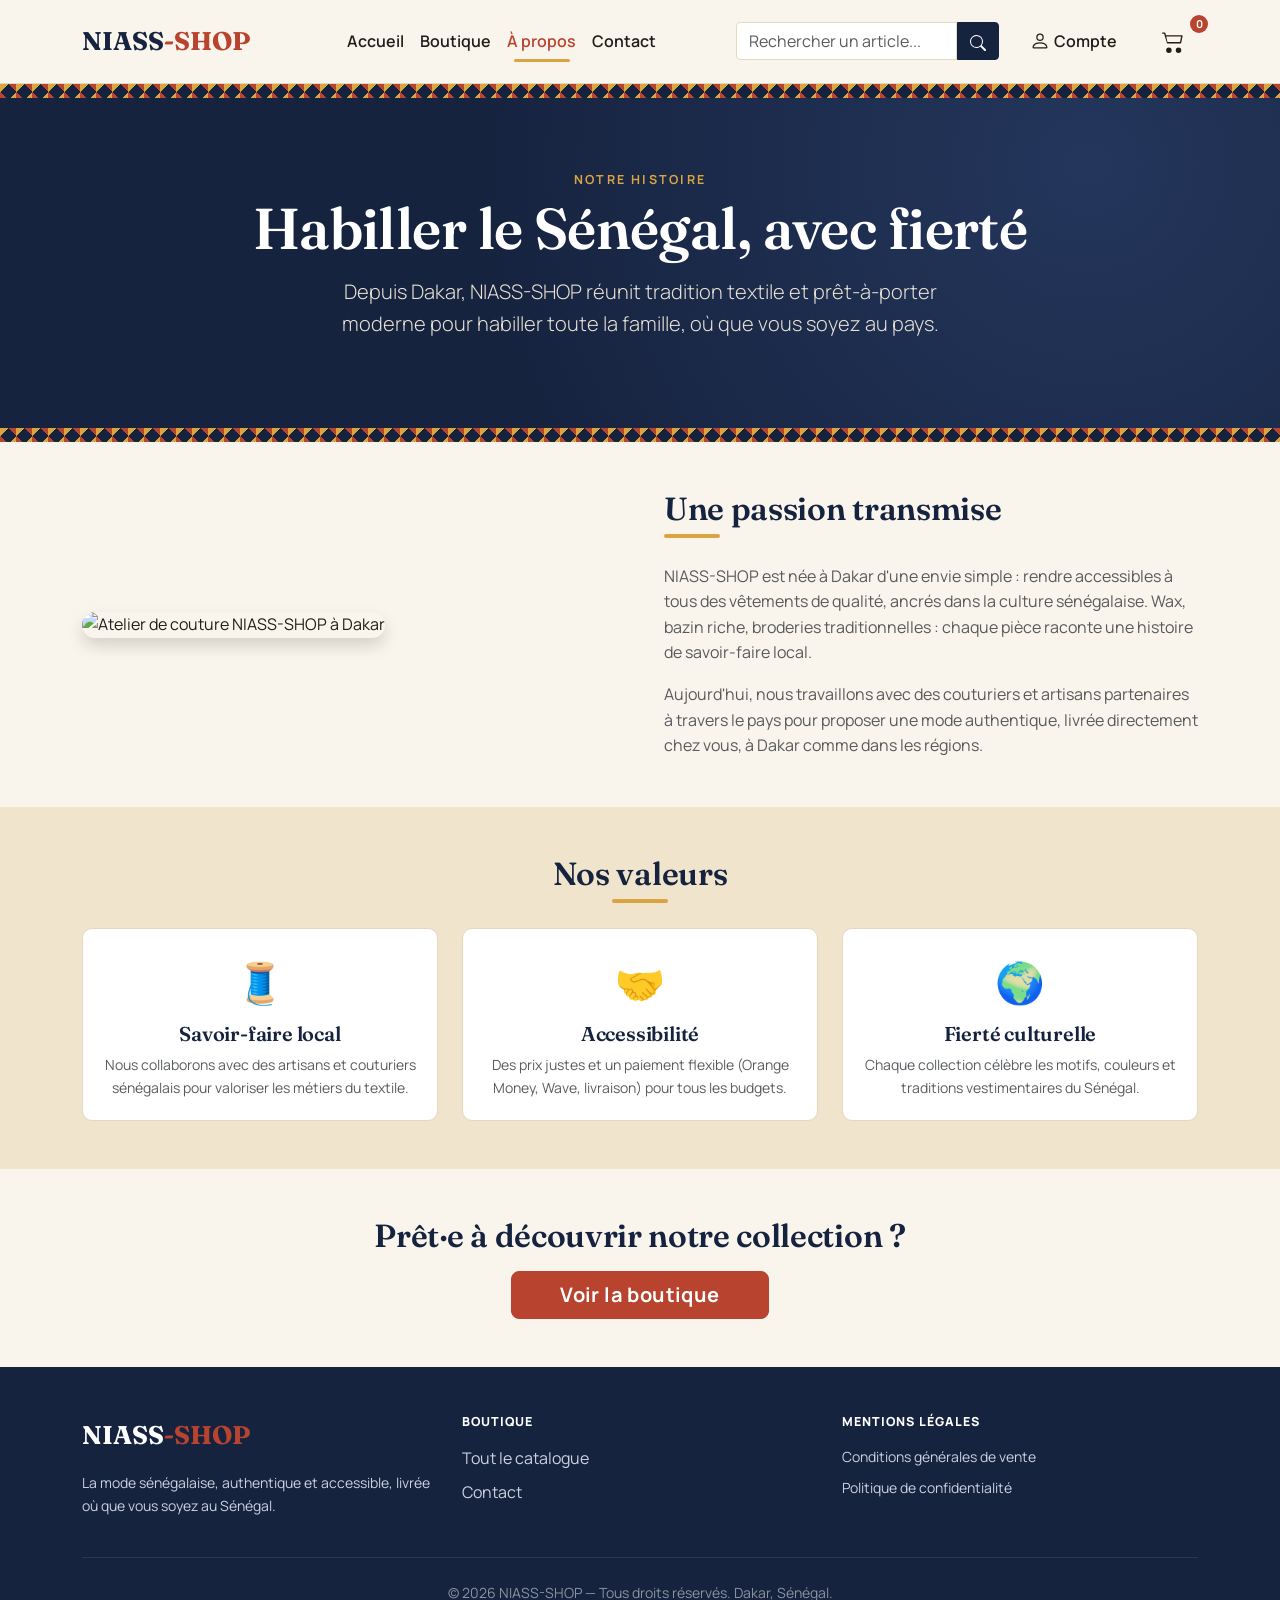
==== pages/a-propos.html @ 8db61b83 "Premier commit" ====
<!DOCTYPE html>
<html lang="fr">
<head>
  <meta charset="UTF-8">
  <meta name="viewport" content="width=device-width, initial-scale=1.0">
  <title>À propos — NIASS-SHOP</title>

  <link href="https://cdn.jsdelivr.net/npm/bootstrap@5.3.3/dist/css/bootstrap.min.css" rel="stylesheet">
  <link href="../css/style.css" rel="stylesheet">
</head>
<body>

  <!-- ============ HEADER ============ -->
  <header>
    <nav class="navbar navbar-expand-lg navbar-niass py-3 sticky-top">
      <div class="container">
        <a class="navbar-brand brand-mark" href="../index.html">NIASS<span>-SHOP</span></a>
        <button class="navbar-toggler" type="button" data-bs-toggle="collapse" data-bs-target="#navMain" aria-controls="navMain" aria-expanded="false" aria-label="Ouvrir le menu">
          <span class="navbar-toggler-icon"></span>
        </button>
        <div class="collapse navbar-collapse" id="navMain">
          <ul class="navbar-nav mx-auto mb-3 mb-lg-0">
            <li class="nav-item"><a class="nav-link" href="../index.html">Accueil</a></li>
            <li class="nav-item"><a class="nav-link" href="produits.html">Boutique</a></li>
            <li class="nav-item"><a class="nav-link active" href="a-propos.html">À propos</a></li>
            <li class="nav-item"><a class="nav-link" href="contact.html">Contact</a></li>
          </ul>
          <form class="d-flex search-form mb-3 mb-lg-0 me-lg-3" role="search" onsubmit="event.preventDefault(); window.location.href='produits.html';">
            <label for="searchInput" class="visually-hidden">Rechercher un article</label>
            <input id="searchInput" type="search" class="form-control" placeholder="Rechercher un article...">
            <button class="btn" type="submit" aria-label="Lancer la recherche">
              <svg width="16" height="16" viewBox="0 0 16 16" fill="currentColor"><path d="M11.742 10.344a6.5 6.5 0 1 0-1.397 1.398h-.001c.03.04.062.078.098.115l3.85 3.85a1 1 0 0 0 1.415-1.414l-3.85-3.85a1 1 0 0 0-.115-.1zM12 6.5a5.5 5.5 0 1 1-11 0 5.5 5.5 0 0 1 11 0"/></svg>
            </button>
          </form>
          <div class="d-flex align-items-center gap-3">
            <a href="contact.html#connexion" class="nav-link d-flex align-items-center gap-1" aria-label="Connexion / Inscription">
              <svg width="20" height="20" viewBox="0 0 16 16" fill="currentColor"><path d="M8 8a3 3 0 1 0 0-6 3 3 0 0 0 0 6m2-3a2 2 0 1 1-4 0 2 2 0 0 1 4 0m4 8c0 1-1 1-1 1H3s-1 0-1-1 1-4 6-4 6 3 6 4m-1-.004c-.001-.246-.154-.986-.832-1.664C11.516 10.68 10.289 10 8 10s-3.516.68-4.168 1.332c-.678.678-.83 1.418-.832 1.664z"/></svg>
              <span class="d-none d-xl-inline">Compte</span>
            </a>
            <a href="panier.html" class="nav-link cart-icon-wrap" aria-label="Voir le panier">
              <svg width="22" height="22" viewBox="0 0 16 16" fill="currentColor"><path d="M0 1.5A.5.5 0 0 1 .5 1H2a.5.5 0 0 1 .485.379L2.89 3H14.5a.5.5 0 0 1 .49.598l-1 5A.5.5 0 0 1 13.5 9H4a.5.5 0 0 1-.491-.408L2.01 3.607 1.61 2H.5a.5.5 0 0 1-.5-.5M3.102 4l.84 4H13.1l.8-4zM5 12a2 2 0 1 0 0 4 2 2 0 0 0 0-4m9 2a2 2 0 1 1-4 0 2 2 0 0 1 4 0"/></svg>
              <span class="cart-badge">0</span>
            </a>
          </div>
        </div>
      </div>
    </nav>
    <div class="wax-strip"></div>
  </header>

  <!-- ============ INTRO ============ -->
  <section class="hero-niass py-5">
    <div class="container py-4 text-center">
      <p class="eyebrow mb-2">Notre histoire</p>
      <h1 class="mb-3">Habiller le Sénégal, avec fierté</h1>
      <p class="lead mx-auto" style="max-width:640px;">Depuis Dakar, NIASS-SHOP réunit tradition textile et prêt-à-porter moderne pour habiller toute la famille, où que vous soyez au pays.</p>
    </div>
  </section>
  <div class="wax-strip"></div>

  <!-- ============ NOTRE HISTOIRE ============ -->
  <section class="py-5">
    <div class="container">
      <div class="row align-items-center g-5">
        <div class="col-lg-6 reveal">
          <img src="https://placehold.co/700x500/F0E4CC/16233F?text=Atelier+NIASS-SHOP" alt="Atelier de couture NIASS-SHOP à Dakar" class="img-fluid rounded-4 shadow">
        </div>
        <div class="col-lg-6 reveal">
          <h2 class="section-title">Une passion transmise</h2>
          <p class="text-muted">NIASS-SHOP est née à Dakar d'une envie simple : rendre accessibles à tous des vêtements de qualité, ancrés dans la culture sénégalaise. Wax, bazin riche, broderies traditionnelles : chaque pièce raconte une histoire de savoir-faire local.</p>
          <p class="text-muted mb-0">Aujourd'hui, nous travaillons avec des couturiers et artisans partenaires à travers le pays pour proposer une mode authentique, livrée directement chez vous, à Dakar comme dans les régions.</p>
        </div>
      </div>
    </div>
  </section>

  <!-- ============ VALEURS ============ -->
  <section class="py-5 bg-cream-deep">
    <div class="container">
      <h2 class="section-title mx-auto-line text-center d-block">Nos valeurs</h2>
      <div class="row g-4 text-center">
        <div class="col-md-4 reveal">
          <div class="filter-panel h-100">
            <div class="fs-1 mb-2">🧵</div>
            <h3 class="fs-5">Savoir-faire local</h3>
            <p class="text-muted small mb-0">Nous collaborons avec des artisans et couturiers sénégalais pour valoriser les métiers du textile.</p>
          </div>
        </div>
        <div class="col-md-4 reveal">
          <div class="filter-panel h-100">
            <div class="fs-1 mb-2">🤝</div>
            <h3 class="fs-5">Accessibilité</h3>
            <p class="text-muted small mb-0">Des prix justes et un paiement flexible (Orange Money, Wave, livraison) pour tous les budgets.</p>
          </div>
        </div>
        <div class="col-md-4 reveal">
          <div class="filter-panel h-100">
            <div class="fs-1 mb-2">🌍</div>
            <h3 class="fs-5">Fierté culturelle</h3>
            <p class="text-muted small mb-0">Chaque collection célèbre les motifs, couleurs et traditions vestimentaires du Sénégal.</p>
          </div>
        </div>
      </div>
    </div>
  </section>

  <!-- ============ CTA ============ -->
  <section class="py-5 text-center">
    <div class="container">
      <h2 class="mb-3">Prêt·e à découvrir notre collection ?</h2>
      <a href="produits.html" class="btn btn-niass-primary btn-lg px-5">Voir la boutique</a>
    </div>
  </section>

  <!-- ============ FOOTER ============ -->
  <footer class="footer-niass pt-5 pb-4">
    <div class="container">
      <div class="row g-4">
        <div class="col-lg-4">
          <div class="brand-mark mb-3" style="color:#fff;">NIASS<span>-SHOP</span></div>
          <p class="small">La mode sénégalaise, authentique et accessible, livrée où que vous soyez au Sénégal.</p>
        </div>
        <div class="col-6 col-lg-4">
          <h6>Boutique</h6>
          <ul class="list-unstyled">
            <li class="mb-2"><a href="produits.html">Tout le catalogue</a></li>
            <li class="mb-2"><a href="contact.html">Contact</a></li>
          </ul>
        </div>
        <div class="col-6 col-lg-4">
          <h6>Mentions légales</h6>
          <ul class="list-unstyled small">
            <li class="mb-2"><a href="#">Conditions générales de vente</a></li>
            <li class="mb-2"><a href="#">Politique de confidentialité</a></li>
          </ul>
        </div>
      </div>
      <hr class="border-secondary my-4">
      <p class="small text-center mb-0 text-white-50">© 2026 NIASS-SHOP — Tous droits réservés. Dakar, Sénégal.</p>
    </div>
  </footer>

  <script src="https://cdn.jsdelivr.net/npm/bootstrap@5.3.3/dist/js/bootstrap.bundle.min.js"></script>
  <script src="../js/script.js"></script>
</body>
</html>
---- css/style.css ----
/* ==========================================================================
   NIASS-SHOP — Feuille de style personnalisée
   Charte graphique inspirée des tissus wax sénégalais :
   indigo nuit, or impérial, rouge épice, fond crème.
   ========================================================================== */

@import url('https://fonts.googleapis.com/css2?family=Fraunces:ital,wght@0,300..900;1,300..900&family=Manrope:wght@400..800&display=swap');

:root{
  /* --- Couleurs de marque --- */
  --niass-navy:        #16233F;   /* indigo nuit — fond héro, texte fort   */
  --niass-navy-light:  #24365C;
  --niass-gold:        #D9A441;   /* or impérial — accents, prix           */
  --niass-gold-dark:   #B8842A;
  --niass-coral:       #B8432E;   /* rouge épice — CTA, promos             */
  --niass-coral-dark:  #96331F;
  --niass-cream:        #FAF5EC;  /* fond principal                        */
  --niass-cream-deep:   #F0E4CC;  /* fond alterné des sections             */
  --niass-ink:          #221D17;  /* texte                                 */
  --niass-ink-soft:     #5B5346;  /* texte secondaire                      */
  --niass-line:         #E4D8BE;  /* bordures discrètes                    */

  /* --- Typographie --- */
  --font-display: 'Fraunces', 'Georgia', serif;
  --font-body: 'Manrope', 'Segoe UI', sans-serif;

  /* --- Rayons / ombres --- */
  --radius-sm: 4px;
  --radius-md: 10px;
  --shadow-soft: 0 10px 30px rgba(22,35,63,0.09);
  --shadow-card: 0 6px 18px rgba(22,35,63,0.08);
}

/* ==========================================================================
   Base
   ========================================================================== */
html{ scroll-behavior:smooth; }

body{
  font-family: var(--font-body);
  color: var(--niass-ink);
  background-color: var(--niass-cream);
  font-size: 1rem;
  line-height: 1.6;
}

h1,h2,h3,h4,.font-display{
  font-family: var(--font-display);
  font-weight: 600;
  color: var(--niass-navy);
  letter-spacing: -0.01em;
}

a{ color: var(--niass-navy); text-decoration: none; }
a:hover{ color: var(--niass-coral); }

.text-gold{ color: var(--niass-gold-dark) !important; }
.text-coral{ color: var(--niass-coral) !important; }
.bg-cream-deep{ background-color: var(--niass-cream-deep) !important; }
.bg-navy{ background-color: var(--niass-navy) !important; }

/* Focus clavier visible partout (accessibilité) */
a:focus-visible,
button:focus-visible,
input:focus-visible,
select:focus-visible,
textarea:focus-visible{
  outline: 3px solid var(--niass-gold);
  outline-offset: 2px;
}

/* ==========================================================================
   Motif signature — "ruban wax"
   Bande décorative géométrique inspirée des lisières de tissus imprimés,
   utilisée comme séparateur de sections et comme accent de cartes.
   ========================================================================== */
.wax-strip{
  height: 14px;
  width: 100%;
  background:
    linear-gradient(135deg, var(--niass-gold) 25%, transparent 25%) 0 0/16px 16px,
    linear-gradient(225deg, var(--niass-coral) 25%, transparent 25%) 0 0/16px 16px,
    linear-gradient(315deg, var(--niass-gold) 25%, transparent 25%) 0 0/16px 16px,
    linear-gradient(45deg,  var(--niass-coral) 25%, var(--niass-navy) 25%) 0 0/16px 16px;
  background-color: var(--niass-navy);
}

/* ==========================================================================
   Navbar
   ========================================================================== */
.navbar-niass{
  background-color: var(--niass-cream);
  border-bottom: 1px solid var(--niass-line);
}

.brand-mark{
  font-family: var(--font-display);
  font-weight: 700;
  font-size: 1.6rem;
  color: var(--niass-navy);
}
.brand-mark span{ color: var(--niass-coral); }

.navbar-niass .nav-link{
  font-weight: 600;
  color: var(--niass-ink);
  padding: .5rem .9rem;
  position: relative;
}
.navbar-niass .nav-link.active,
.navbar-niass .nav-link:hover{ color: var(--niass-coral); }

.navbar-niass .nav-link.active::after{
  content:"";
  position:absolute;
  left: .9rem; right:.9rem; bottom: 0;
  height: 3px;
  background: var(--niass-gold);
  border-radius: 2px;
}

.search-form input{
  border: 1px solid var(--niass-line);
  background: #fff;
  border-radius: var(--radius-sm) 0 0 var(--radius-sm);
}
.search-form button{
  background: var(--niass-navy);
  border: 1px solid var(--niass-navy);
  color: #fff;
  border-radius: 0 var(--radius-sm) var(--radius-sm) 0;
}
.search-form button:hover{ background: var(--niass-coral); border-color: var(--niass-coral); }

.cart-icon-wrap{ position:relative; }
.cart-badge{
  position:absolute;
  top:-6px; right:-10px;
  background: var(--niass-coral);
  color:#fff;
  font-size: .68rem;
  font-weight:700;
  min-width: 18px;
  height: 18px;
  border-radius: 50%;
  display:flex;
  align-items:center;
  justify-content:center;
  padding: 0 4px;
}

/* ==========================================================================
   Boutons
   ========================================================================== */
.btn-niass-primary{
  background-color: var(--niass-coral);
  border-color: var(--niass-coral);
  color:#fff;
  font-weight:700;
  letter-spacing:.02em;
}
.btn-niass-primary:hover,
.btn-niass-primary:focus{
  background-color: var(--niass-coral-dark);
  border-color: var(--niass-coral-dark);
  color:#fff;
}

.btn-niass-outline{
  border: 2px solid var(--niass-navy);
  color: var(--niass-navy);
  font-weight:700;
  background: transparent;
}
.btn-niass-outline:hover{
  background: var(--niass-navy);
  color:#fff;
}

.btn-niass-gold{
  background-color: var(--niass-gold);
  border-color: var(--niass-gold);
  color: var(--niass-navy);
  font-weight:700;
}
.btn-niass-gold:hover{
  background-color: var(--niass-gold-dark);
  border-color: var(--niass-gold-dark);
  color: var(--niass-navy);
}

/* ==========================================================================
   Hero
   ========================================================================== */
.hero-niass{
  background: radial-gradient(circle at 85% 20%, var(--niass-navy-light) 0%, var(--niass-navy) 55%);
  color:#fff;
  overflow:hidden;
  position:relative;
}
.hero-niass h1{
  color:#fff;
  font-size: clamp(2.2rem, 5vw, 3.6rem);
  line-height:1.08;
}
.hero-niass .eyebrow{
  text-transform: uppercase;
  letter-spacing:.18em;
  font-size:.78rem;
  font-weight:700;
  color: var(--niass-gold);
}
.hero-niass .lead{ color: #E7E1D4; }

/* Carousel */
.carousel-niass .carousel-caption{
  background: rgba(22,35,63,0.55);
  border-radius: var(--radius-md);
  bottom: 2rem;
  padding: 1.2rem 1.6rem;
}
.carousel-niass .carousel-item img{
  height: 60vh;
  min-height: 340px;
  object-fit: cover;
  filter: brightness(0.85);
}
.carousel-niass .carousel-indicators [data-bs-target]{
  background-color: var(--niass-gold);
}

/* ==========================================================================
   Cartes catégories
   ========================================================================== */
.category-card{
  position:relative;
  border-radius: var(--radius-md);
  overflow:hidden;
  display:block;
  box-shadow: var(--shadow-card);
  transition: transform .25s ease, box-shadow .25s ease;
}
.category-card:hover{ transform: translateY(-4px); box-shadow: var(--shadow-soft); }
.category-card img{
  width:100%; height: 240px; object-fit: cover;
  transition: transform .4s ease;
}
.category-card:hover img{ transform: scale(1.06); }
.category-card .category-label{
  position:absolute; inset:auto 0 0 0;
  background: linear-gradient(0deg, rgba(22,35,63,.88), rgba(22,35,63,0));
  color:#fff;
  padding: 2.2rem 1rem .9rem;
  font-family: var(--font-display);
  font-weight:600;
  font-size:1.15rem;
}

/* ==========================================================================
   Cartes produits
   ========================================================================== */
.product-card{
  border: 1px solid var(--niass-line);
  border-radius: var(--radius-md);
  overflow:hidden;
  background:#fff;
  transition: transform .25s ease, box-shadow .25s ease;
  height:100%;
}
.product-card:hover{
  transform: translateY(-5px);
  box-shadow: var(--shadow-soft);
}
.product-card .product-img-wrap{
  position:relative;
  aspect-ratio: 3/4;
  overflow:hidden;
  background: var(--niass-cream-deep);
}
.product-card .product-img-wrap img{
  width:100%; height:100%; object-fit:cover;
  transition: transform .5s ease;
}
.product-card:hover .product-img-wrap img{ transform: scale(1.08); }

.product-card .badge-sale{
  position:absolute; top:.6rem; left:.6rem;
  background: var(--niass-coral);
  color:#fff; font-weight:700; font-size:.7rem;
  padding:.3rem .55rem; border-radius: var(--radius-sm);
}
.product-card .badge-new{
  position:absolute; top:.6rem; left:.6rem;
  background: var(--niass-gold);
  color: var(--niass-navy); font-weight:700; font-size:.7rem;
  padding:.3rem .55rem; border-radius: var(--radius-sm);
}

.product-card .btn-quick-add{
  position:absolute; right:.6rem; bottom:.6rem;
  width:38px; height:38px; border-radius:50%;
  background: var(--niass-navy); color:#fff;
  display:flex; align-items:center; justify-content:center;
  border:none;
  opacity:0; transform: translateY(6px);
  transition: all .25s ease;
}
.product-card:hover .btn-quick-add{ opacity:1; transform:none; }
.product-card .btn-quick-add:hover{ background: var(--niass-coral); }

.product-card .product-body{ padding: .9rem 1rem 1.1rem; }
.product-card .product-cat{
  font-size:.72rem; text-transform:uppercase; letter-spacing:.08em;
  color: var(--niass-ink-soft); font-weight:700;
}
.product-card .product-name{
  font-family: var(--font-display);
  font-weight:600; font-size:1.02rem; margin:.15rem 0 .35rem;
  color: var(--niass-navy);
}
.product-card .price{
  font-weight:800; color: var(--niass-coral); font-size:1.05rem;
}
.product-card .price-old{
  color: var(--niass-ink-soft);
  text-decoration: line-through;
  font-size:.85rem;
  font-weight:500;
  margin-right:.4rem;
}

/* Étoiles avis (décoratif, statique) */
.stars{ color: var(--niass-gold-dark); font-size:.8rem; letter-spacing:1px; }

/* ==========================================================================
   Filtres sidebar (catalogue)
   ========================================================================== */
.filter-panel{
  background:#fff;
  border:1px solid var(--niass-line);
  border-radius: var(--radius-md);
  padding: 1.3rem;
}
.filter-panel h6{
  text-transform: uppercase; letter-spacing:.06em;
  font-size:.78rem; font-weight:800; color: var(--niass-navy);
  margin-bottom:.8rem;
}
.filter-panel .form-check{ margin-bottom:.45rem; }
.filter-panel .form-check-input:checked{
  background-color: var(--niass-coral);
  border-color: var(--niass-coral);
}

/* ==========================================================================
   Fiche produit
   ========================================================================== */
.pdp-thumb{
  border:2px solid transparent;
  border-radius: var(--radius-sm);
  cursor:pointer;
  overflow:hidden;
}
.pdp-thumb.active, .pdp-thumb:hover{ border-color: var(--niass-gold); }
.pdp-thumb img{ width:100%; height:90px; object-fit:cover; }

.pdp-main-img{
  border-radius: var(--radius-md);
  overflow:hidden;
  background: var(--niass-cream-deep);
  aspect-ratio: 4/5;
  cursor: zoom-in;
}
.pdp-main-img img{
  width:100%; height:100%; object-fit:cover;
  transition: transform .3s ease;
}
.pdp-main-img.zoomed img{ transform: scale(1.7); }

.swatch{
  width:34px; height:34px; border-radius:50%;
  border:2px solid var(--niass-line);
  display:inline-block; cursor:pointer;
}
.swatch.active{ border-color: var(--niass-navy); box-shadow: 0 0 0 2px #fff inset; }

.size-option{
  border:1px solid var(--niass-line);
  border-radius: var(--radius-sm);
  padding: .4rem .85rem;
  cursor:pointer;
  font-weight:700;
  color: var(--niass-ink);
  background:#fff;
}
.size-option.active, .size-option:hover{
  border-color: var(--niass-navy);
  background: var(--niass-navy);
  color:#fff;
}

/* ==========================================================================
   Panier
   ========================================================================== */
.cart-line{
  border-bottom:1px solid var(--niass-line);
  padding: 1.1rem 0;
}
.cart-line img{
  width:84px; height:100px; object-fit:cover; border-radius: var(--radius-sm);
}
.qty-control{
  display:inline-flex; align-items:center;
  border:1px solid var(--niass-line); border-radius: var(--radius-sm);
}
.qty-control button{
  width:30px; height:30px; border:none; background:#fff; font-weight:700;
  color: var(--niass-navy);
}
.qty-control button:hover{ background: var(--niass-cream-deep); }
.qty-control input{
  width:38px; border:none; text-align:center; font-weight:700;
}
.summary-box{
  background:#fff; border:1px solid var(--niass-line);
  border-radius: var(--radius-md); padding:1.4rem;
}

/* ==========================================================================
   Formulaires (contact / newsletter / auth)
   ========================================================================== */
.form-control:focus, .form-select:focus{
  border-color: var(--niass-gold);
  box-shadow: 0 0 0 .2rem rgba(217,164,65,.25);
}
.newsletter-box{
  background: var(--niass-navy);
  color:#fff;
  border-radius: var(--radius-md);
}
.newsletter-box .form-control{ border-radius: var(--radius-sm); }

.is-invalid-msg{ color: var(--niass-coral); font-size:.82rem; }

/* ==========================================================================
   Footer
   ========================================================================== */
.footer-niass{
  background: var(--niass-navy);
  color: #CBD1DE;
}
.footer-niass h6{
  color:#fff; text-transform:uppercase; font-size:.78rem;
  letter-spacing:.08em; font-weight:800; margin-bottom:1rem;
}
.footer-niass a{ color:#CBD1DE; }
.footer-niass a:hover{ color: var(--niass-gold); }
.social-icon{
  width:36px; height:36px; border-radius:50%;
  border:1px solid rgba(255,255,255,.25);
  display:inline-flex; align-items:center; justify-content:center;
  color:#fff; margin-right:.5rem;
}
.social-icon:hover{ background: var(--niass-gold); border-color: var(--niass-gold); color: var(--niass-navy); }

/* ==========================================================================
   Animations légères (scroll reveal + hover)
   ========================================================================== */
.reveal{
  opacity:0;
  transform: translateY(24px);
  transition: opacity .6s ease, transform .6s ease;
}
.reveal.is-visible{ opacity:1; transform:none; }

@media (prefers-reduced-motion: reduce){
  .reveal{ opacity:1; transform:none; transition:none; }
  html{ scroll-behavior:auto; }
}

/* Toast succès panier */
.toast-niass{
  background: var(--niass-navy);
  color:#fff;
  border: none;
}

/* Breadcrumb */
.breadcrumb-niass a{ color: var(--niass-ink-soft); font-weight:600; }
.breadcrumb-niass .active{ color: var(--niass-coral); font-weight:700; }

/* Pagination */
.pagination .page-link{ color: var(--niass-navy); font-weight:700; }
.pagination .page-item.active .page-link{
  background-color: var(--niass-coral); border-color: var(--niass-coral);
}

/* Section titre avec accent */
.section-title{
  position:relative;
  padding-bottom: .6rem;
  margin-bottom: 1.6rem;
}
.section-title::after{
  content:"";
  position:absolute; left:0; bottom:0;
  width:56px; height:4px;
  background: var(--niass-gold);
  border-radius:2px;
}
.section-title.mx-auto-line::after{ left:50%; transform:translateX(-50%); }
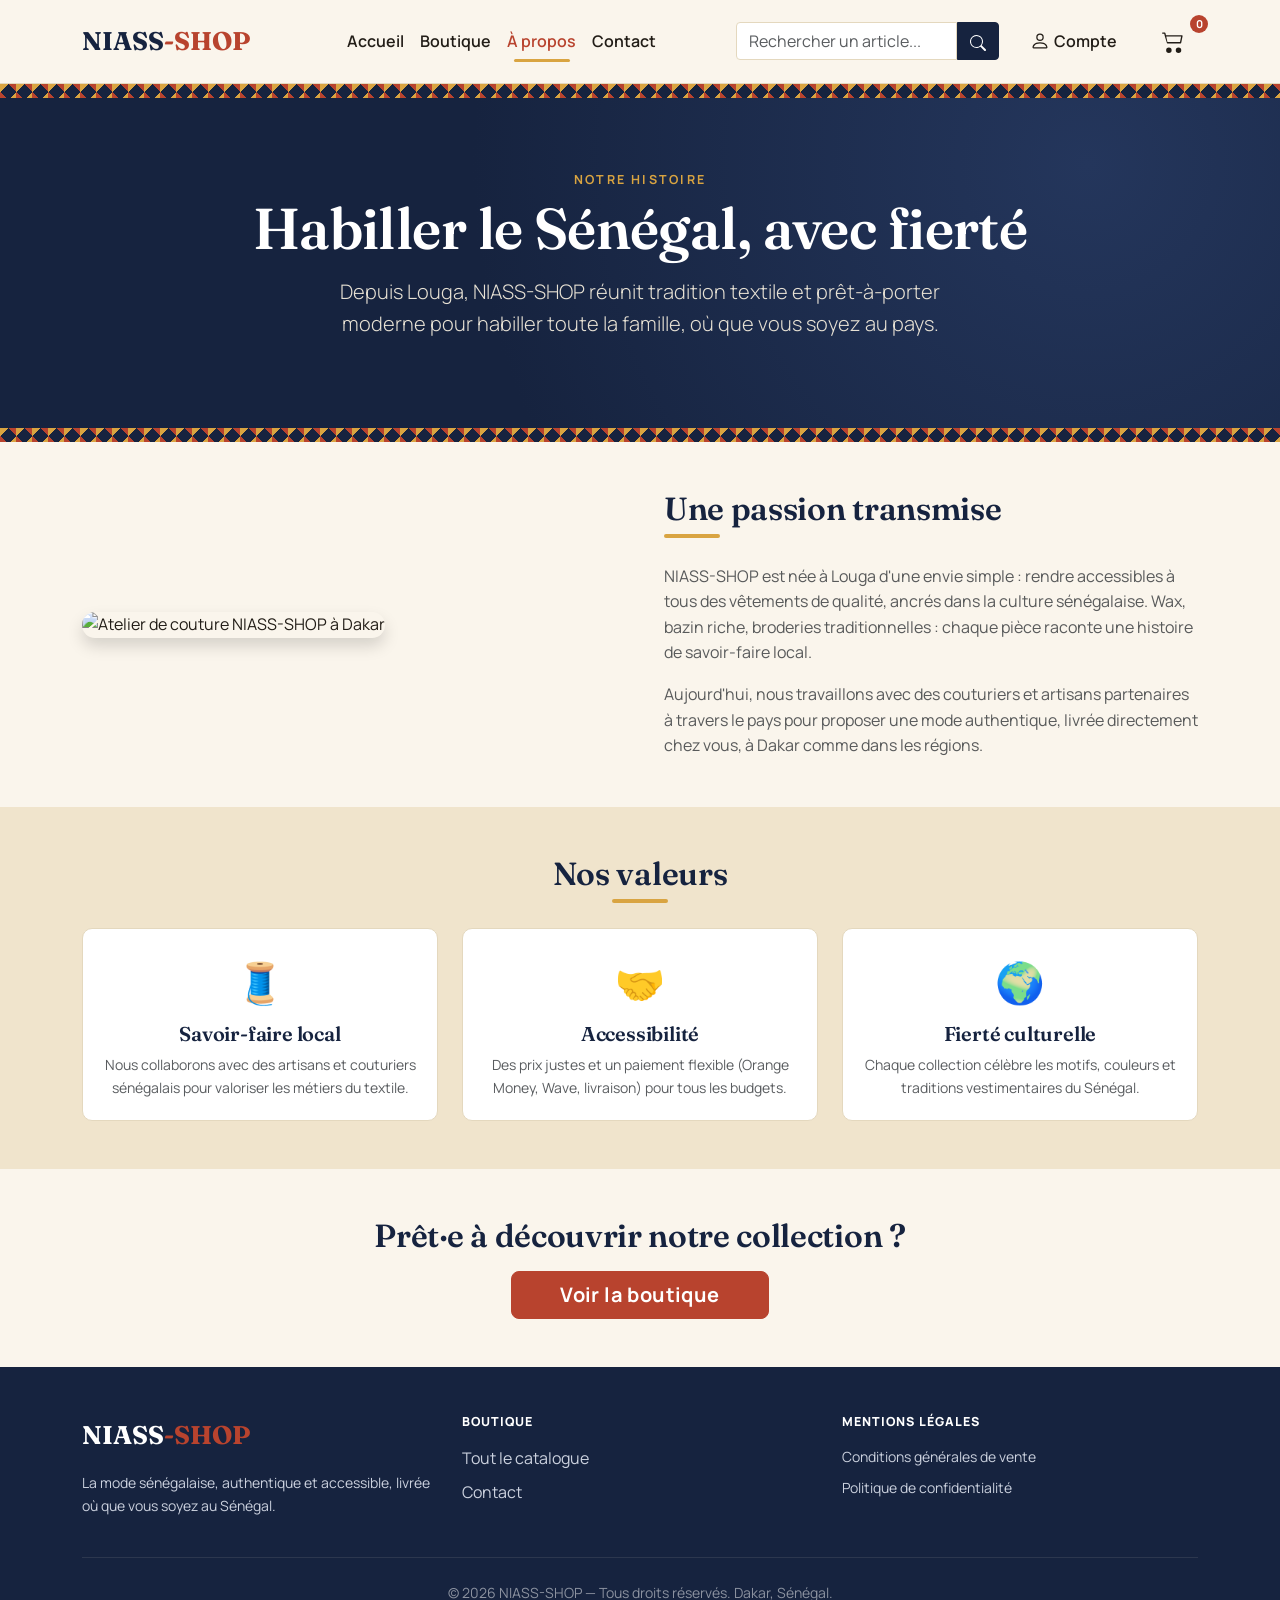
==== commit 5dc9c905: "authentification" ====
--- a/pages/a-propos.html
+++ b/pages/a-propos.html
@@ -53,7 +53,7 @@
     <div class="container py-4 text-center">
       <p class="eyebrow mb-2">Notre histoire</p>
       <h1 class="mb-3">Habiller le Sénégal, avec fierté</h1>
-      <p class="lead mx-auto" style="max-width:640px;">Depuis Dakar, NIASS-SHOP réunit tradition textile et prêt-à-porter moderne pour habiller toute la famille, où que vous soyez au pays.</p>
+      <p class="lead mx-auto" style="max-width:640px;">Depuis Louga, NIASS-SHOP réunit tradition textile et prêt-à-porter moderne pour habiller toute la famille, où que vous soyez au pays.</p>
     </div>
   </section>
   <div class="wax-strip"></div>
@@ -67,7 +67,7 @@
         </div>
         <div class="col-lg-6 reveal">
           <h2 class="section-title">Une passion transmise</h2>
-          <p class="text-muted">NIASS-SHOP est née à Dakar d'une envie simple : rendre accessibles à tous des vêtements de qualité, ancrés dans la culture sénégalaise. Wax, bazin riche, broderies traditionnelles : chaque pièce raconte une histoire de savoir-faire local.</p>
+          <p class="text-muted">NIASS-SHOP est née à Louga d'une envie simple : rendre accessibles à tous des vêtements de qualité, ancrés dans la culture sénégalaise. Wax, bazin riche, broderies traditionnelles : chaque pièce raconte une histoire de savoir-faire local.</p>
           <p class="text-muted mb-0">Aujourd'hui, nous travaillons avec des couturiers et artisans partenaires à travers le pays pour proposer une mode authentique, livrée directement chez vous, à Dakar comme dans les régions.</p>
         </div>
       </div>
@@ -142,5 +142,9 @@
 
   <script src="https://cdn.jsdelivr.net/npm/bootstrap@5.3.3/dist/js/bootstrap.bundle.min.js"></script>
   <script src="../js/script.js"></script>
+  <!-- SDK Supabase -->
+  <script src="https://cdn.jsdelivr.net/npm/@supabase/supabase-js@2"></script>
+  <!-- Authentification -->
+  <script src="../js/auth.js"></script>
 </body>
 </html>
